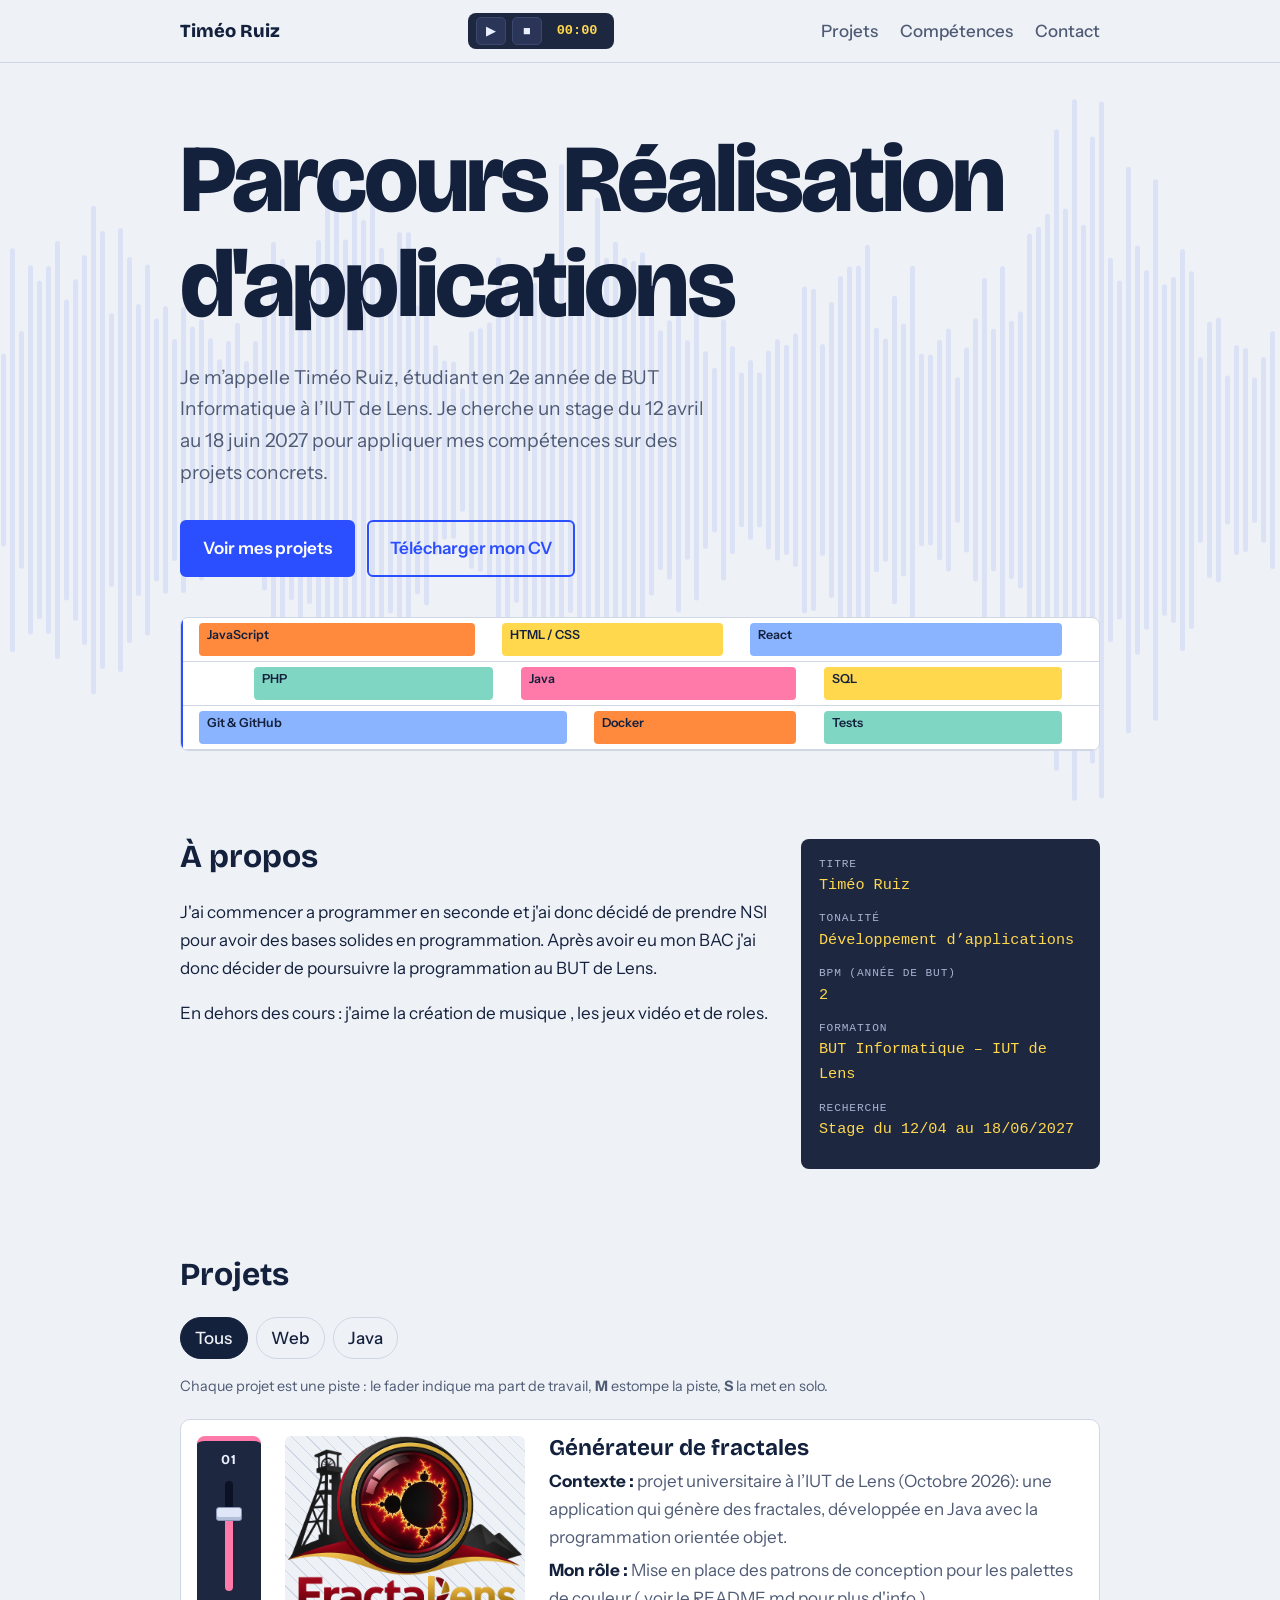
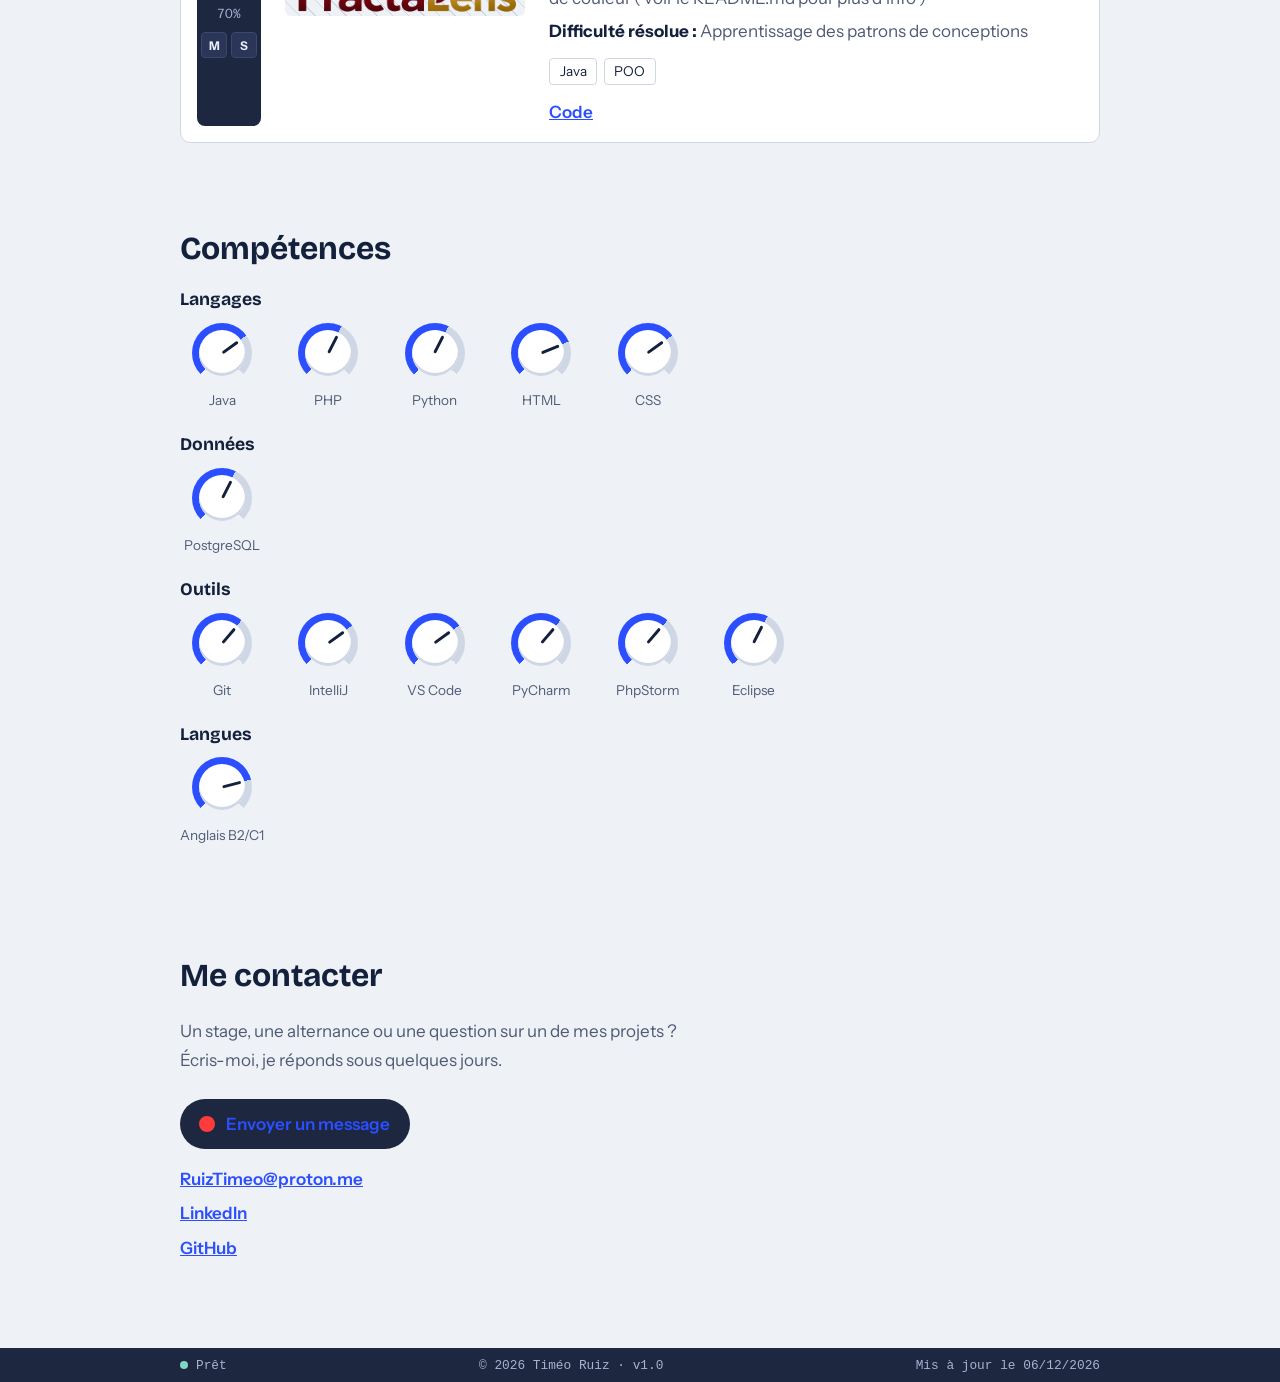
==== index.html @ 96e209b8 "ajustement de l'image" ====
<!doctype html>
<html lang="fr">
  <head>
    <meta charset="UTF-8" />
    <meta name="viewport" content="width=device-width, initial-scale=1" />
    <title>Timéo Ruiz – Étudiant en BUT Informatique</title>
    <meta
      name="description"
      content="Portfolio de Timéo Ruiz, étudiant en BUT Informatique à l’IUT de Lens : projets, compétences et contact."
    />
    <link rel="preconnect" href="https://fonts.googleapis.com" />
    <link rel="preconnect" href="https://fonts.gstatic.com" crossorigin />
    <link
      href="https://fonts.googleapis.com/css2?family=Bricolage+Grotesque:wght@500;700;800&family=Instrument+Sans:wght@400;500;600&display=swap"
      rel="stylesheet"
    />
    <link rel="stylesheet" href="css/style.css" />
  </head>
  <body>
    <div class="wave" id="wave" aria-hidden="true"></div>

    <header class="top">
      <div class="wrap">
        <a class="logo" href="#haut">Timéo Ruiz</a>
        <div
          class="transport"
          role="group"
          aria-label="Lecture automatique du site"
        >
          <button
            type="button"
            id="play"
            aria-pressed="false"
            aria-label="Lecture : faire défiler le site"
          >
            ▶
          </button>
          <button type="button" id="stop" aria-label="Stop : revenir en haut">
            ■
          </button>
          <output id="time" aria-hidden="true">00:00</output>
        </div>
        <nav aria-label="Navigation principale">
          <a href="#projets">Projets</a>
          <a href="#competences">Compétences</a>
          <a href="#contact">Contact</a>
        </nav>
      </div>
    </header>

    <main id="haut">
      <!-- ===== ACCUEIL ===== -->
      <section class="hero">
        <div class="wrap">
          <h1>Parcours Réalisation d'applications</h1>
          <!-- À MODIFIER : ta phrase de présentation -->
          <p class="lead">
            Je m’appelle Timéo Ruiz, étudiant en 2e année de BUT Informatique à
            l’IUT de Lens. Je cherche un stage du 12 avril au 18 juin 2027 pour
            appliquer mes compétences sur des projets concrets.
          </p>
          <a class="btn main" href="#projets">Voir mes projets</a>
          <a class="btn alt" href="cv.pdf" download>Télécharger mon CV</a>
          <div class="daw" aria-hidden="true">
            <div class="track">
              <div
                class="clip"
                style="left: 2%; width: 30%; background: #ff8a3d"
              >
                JavaScript
              </div>
              <div
                class="clip"
                style="left: 35%; width: 24%; background: #ffd84d"
              >
                HTML / CSS
              </div>
              <div
                class="clip"
                style="left: 62%; width: 34%; background: #8ab4ff"
              >
                React
              </div>
            </div>
            <div class="track">
              <div
                class="clip"
                style="left: 8%; width: 26%; background: #7fd6c2"
              >
                PHP
              </div>
              <div
                class="clip"
                style="left: 37%; width: 30%; background: #ff7aa8"
              >
                Java
              </div>
              <div
                class="clip"
                style="left: 70%; width: 26%; background: #ffd84d"
              >
                SQL
              </div>
            </div>
            <div class="track">
              <div
                class="clip"
                style="left: 2%; width: 40%; background: #8ab4ff"
              >
                Git &amp; GitHub
              </div>
              <div
                class="clip"
                style="left: 45%; width: 22%; background: #ff8a3d"
              >
                Docker
              </div>
              <div
                class="clip"
                style="left: 70%; width: 26%; background: #7fd6c2"
              >
                Tests
              </div>
            </div>
            <div class="playhead"></div>
          </div>
        </div>
      </section>

      <!-- ===== À PROPOS ===== -->
      <section id="apropos">
        <div class="wrap about">
          <div>
            <h2>À propos</h2>
            <!-- À MODIFIER : 3 à 4 phrases, pas plus -->
            <p>
              J'ai commencer a programmer en seconde et j'ai donc décidé de
              prendre NSI pour avoir des bases solides en programmation. Après
              avoir eu mon BAC j'ai donc décider de poursuivre la programmation
              au BUT de Lens.
            </p>
            <p>
              En dehors des cours : j'aime la création de musique , les jeux
              vidéo et de roles.
            </p>
          </div>
          <dl class="lcd">
            <dt>Titre</dt>
            <dd>Timéo Ruiz</dd>
            <dt>Tonalité</dt>
            <dd>Développement d’applications</dd>
            <dt>BPM (année de BUT)</dt>
            <dd>2</dd>
            <dt>Formation</dt>
            <dd>BUT Informatique – IUT de Lens</dd>
            <dt>Recherche</dt>
            <dd>Stage du 12/04 au 18/06/2027</dd>
          </dl>
        </div>
      </section>

      <!-- ===== PROJETS ===== -->
      <section id="projets">
        <div class="wrap">
          <h2>Projets</h2>
          <div class="filters" role="group" aria-label="Filtrer les projets">
            <button type="button" data-filter="all" aria-pressed="true">
              Tous
            </button>
            <button type="button" data-filter="web" aria-pressed="false">
              Web
            </button>
            <button type="button" data-filter="bureau" aria-pressed="false">
              Java
            </button>
          </div>

          <p class="legend">
            Chaque projet est une piste : le fader indique ma part de travail,
            <strong>M</strong> estompe la piste, <strong>S</strong> la met en
            solo.
          </p>

          <div class="projects">
            <!-- Copie un bloc <article> pour ajouter un projet. data-cat = web ou bureau (ou mobile : remets le bouton du filtre) -->
            <article class="project" data-cat="bureau">
              <div class="strip" role="group" aria-label="Piste 01">
                <span class="chan">01</span>
                <!-- À MODIFIER : ta part dans ce projet (--lvl) -->
                <div
                  class="fader"
                  style="--lvl: 70%"
                  title="Ma part dans le projet : 25%"
                >
                  <span class="knob"></span>
                </div>
                <span class="val">70%</span>
                <div class="ms">
                  <button
                    type="button"
                    class="m"
                    aria-pressed="false"
                    title="Mute : estomper ce projet"
                  >
                    M
                  </button>
                  <button
                    type="button"
                    class="s"
                    aria-pressed="false"
                    title="Solo : isoler ce projet"
                  >
                    S
                  </button>
                </div>
              </div>
              <div class="shot">
                <img src="img/projet1.png" alt="Capture de l’application" />
              </div>
              <div>
                <h3>Générateur de fractales</h3>
                <p>
                  <strong>Contexte :</strong> projet universitaire à l’IUT de
                  Lens (Octobre 2026): une application qui génère des fractales,
                  développée en Java avec la programmation orientée objet.
                </p>
                <p>
                  <strong>Mon rôle :</strong> Mise en place des patrons de
                  conception pour les palettes de couleur ( voir le README.md
                  pour plus d'info )
                </p>
                <p>
                  <strong>Difficulté résolue :</strong> Apprentissage des
                  patrons de conceptions
                </p>
                <ul class="tags">
                  <li>Java</li>
                  <li>POO</li>
                </ul>
                <div class="links">
                  <a href="https://github.com/GoldMount-hub/Fratalens">Code</a>
                </div>
              </div>
            </article>
            <!--
            <article class="project" data-cat="web">
              <div class="strip" role="group" aria-label="Piste 02">
                <span class="chan">02</span>
                 À MODIFIER : ta part dans ce projet (--lvl) 
                <div
                  class="fader"
                  style="--lvl: 70%"
                  title="Ma part dans le projet : 70%"
                >
                  <span class="knob"></span>
                </div>
                <span class="val">70%</span>
                <div class="ms">
                  <button
                    type="button"
                    class="m"
                    aria-pressed="false"
                    title="Mute : estomper ce projet"
                  >
                    M
                  </button>
                  <button
                    type="button"
                    class="s"
                    aria-pressed="false"
                    title="Solo : isoler ce projet"
                  >
                    S
                  </button>
                </div>
              </div>
              <div class="shot">
                 Remplace par : <img src="images/projet2.png" alt="Capture de l’application"> Capture
                d’écran
              </div>
              <div>
                <h3>Site web statique</h3>
                <p>
                  <strong>Contexte :</strong> projet universitaire à l’IUT de
                  Lens (decembre 2026) : Projet maraton a venir
                </p>
                <p>
                  <strong>Mon rôle :</strong> Projet maraton a venir
                </p>
                <p>
                  <strong>Difficulté résolue :</strong> Projet maraton a venir
                </p>
                <ul class="tags">
                  <li>Git</li>
                  <li>HTML</li>
                  <li>CSS</li>
                </ul>
                <div class="links">
                  <a href="https://github.com/TON-PSEUDO/projet2">Code</a>
                </div>
              </div>
            </article> -->
          </div>
        </div>
      </section>

      <!-- ===== COMPÉTENCES ===== -->
      <section id="competences">
        <div class="wrap">
          <h2>Compétences</h2>
          <!-- À MODIFIER : règle chaque --v (0 à 100) selon ton vrai niveau -->
          <div class="skillgroup">
            <h3>Langages</h3>
            <div class="knobs">
              <div class="kn">
                <div class="dial" style="--v: 70" title="Java : 80%">
                  <b></b>
                </div>
                Java
              </div>
              <div class="kn">
                <div class="dial" style="--v: 60" title="PHP : 40%">
                  <b></b>
                </div>
                PHP
              </div>
              <div class="kn">
                <div class="dial" style="--v: 60" title="Python : 70%">
                  <b></b>
                </div>
                Python
              </div>
              <div class="kn">
                <div class="dial" style="--v: 75" title="HTML : 70%">
                  <b></b>
                </div>
                HTML
              </div>
              <div class="kn">
                <div class="dial" style="--v: 70" title="CSS : 50%">
                  <b></b>
                </div>
                CSS
              </div>
            </div>
          </div>
          <div class="skillgroup">
            <h3>Données</h3>
            <div class="knobs">
              <div class="kn">
                <div class="dial" style="--v: 60" title="PostgreSQL : 70%">
                  <b></b>
                </div>
                PostgreSQL
              </div>
            </div>
          </div>
          <div class="skillgroup">
            <h3>Outils</h3>
            <div class="knobs">
              <div class="kn">
                <div class="dial" style="--v: 65" title="Git : 65%">
                  <b></b>
                </div>
                Git
              </div>
              <div class="kn">
                <div class="dial" style="--v: 70" title="IntelliJ : 90%">
                  <b></b>
                </div>
                IntelliJ
              </div>
              <div class="kn">
                <div class="dial" style="--v: 70" title="VS Code : 70%">
                  <b></b>
                </div>
                VS Code
              </div>
              <div class="kn">
                <div class="dial" style="--v: 65" title="PyCharm : 70%">
                  <b></b>
                </div>
                PyCharm
              </div>
              <div class="kn">
                <div class="dial" style="--v: 65" title="PhpStorm : 65%">
                  <b></b>
                </div>
                PhpStorm
              </div>
              <div class="kn">
                <div class="dial" style="--v: 60" title="Eclipse : 60%">
                  <b></b>
                </div>
                Eclipse
              </div>
            </div>
          </div>
          <div class="skillgroup">
            <h3>Langues</h3>
            <div class="knobs">
              <div class="kn">
                <div class="dial" style="--v: 78" title="Anglais B2/C1 : 80%">
                  <b></b>
                </div>
                Anglais B2/C1
              </div>
            </div>
          </div>
        </div>
      </section>

      <!-- ===== CONTACT ===== -->
      <section id="contact" class="contact">
        <div class="wrap">
          <h2>Me contacter</h2>
          <p>
            Un stage, une alternance ou une question sur un de mes projets ?
            Écris-moi, je réponds sous quelques jours.
          </p>
          <a class="rec" href="mailto:ton-email@exemple.fr"
            ><i aria-hidden="true"></i>Envoyer un message</a
          >
          <ul>
            <li>
              <a href="mailto:ton-email@exemple.fr">RuizTimeo@proton.me</a>
            </li>
            <li>
              <a href="https://www.linkedin.com/in/timeo-ruiz/">LinkedIn</a>
            </li>
            <li><a href="https://github.com/GoldMount-hub">GitHub</a></li>
          </ul>
        </div>
      </section>
    </main>

    <footer class="status">
      <div class="wrap">
        <span class="ok">Prêt</span>
        <span>© <span id="annee"></span> Timéo Ruiz · v1.0</span>
        <span>Mis à jour le <span id="maj"></span></span>
      </div>
    </footer>

    <script src="js/script.js"></script>
  </body>
</html>
---- css/style.css ----
:root{
  --bg:#eef1f6; --surface:#ffffff; --ink:#14213d; --muted:#4f5b75;
  --line:#cfd6e4; --accent:#2b4eff; --accent-ink:#ffffff; --mark:#ffd84d;
  --display:"Bricolage Grotesque","Trebuchet MS",sans-serif;
  --body:"Instrument Sans","Segoe UI",Arial,sans-serif;
}
@media (prefers-color-scheme:dark){
  :root{--bg:#0f1730; --surface:#172143; --ink:#eaf0ff; --muted:#a7b3d1;
        --line:#2a3963; --accent:#7f98ff; --accent-ink:#0f1730; --mark:#ffd84d}
}
*{box-sizing:border-box}
html{scroll-behavior:smooth}
body{margin:0;background:var(--bg);color:var(--ink);font:400 1.0625rem/1.65 var(--body)}
/* Fond : forme d'onde audio qui se "joue" quand on fait défiler la page */
.wave{position:fixed;inset:0;z-index:-1;pointer-events:none}
.wave svg{width:100%;height:100%;display:block}
.wave rect{fill:var(--accent);opacity:.09;transition:opacity .25s}
.wave rect.on{opacity:.3}
.hero{position:relative;overflow:hidden}
.daw{position:relative;margin-top:2.5rem;background:var(--surface);border:1px solid var(--line);border-radius:8px;overflow:hidden}
.track{position:relative;height:44px;border-bottom:1px solid var(--line)}
.track:last-of-type{border-bottom:0}
.clip{position:absolute;top:5px;bottom:5px;border-radius:4px;padding:2px 8px;font-size:.78rem;font-weight:600;color:#14213d;white-space:nowrap;overflow:hidden}
.playhead{position:absolute;top:0;bottom:0;left:0;width:2px;background:var(--accent);animation:play 9s linear infinite}
@keyframes play{to{left:100%}}
@media (prefers-reduced-motion:reduce){.playhead{animation:none;left:35%}}
a{color:inherit}
:focus-visible{outline:3px solid var(--accent);outline-offset:3px}
.wrap{max-width:960px;margin:0 auto;padding:0 1.25rem}
header.top{position:sticky;top:0;z-index:5;background:var(--bg);border-bottom:1px solid var(--line)}
header.top .wrap{display:flex;justify-content:space-between;align-items:center;padding-top:.8rem;padding-bottom:.8rem}
.logo{font:800 1.15rem var(--display);text-decoration:none}
nav a{margin-left:1.2rem;text-decoration:none;color:var(--muted);font-weight:500}
nav a:hover{color:var(--ink)}
section{padding:4.5rem 0 1rem}
h1,h2,h3{font-family:var(--display);line-height:1.1;margin:0}
h2{font-size:2rem;margin-bottom:1.5rem}

/* Hero : le titre est la pièce maîtresse */
.hero{padding-top:4rem}
.hero h1{font-size:clamp(2.8rem,9vw,6rem);font-weight:800;letter-spacing:-.03em}
.hero h1 span{background:linear-gradient(transparent 62%,var(--mark) 62%)}
.hero p.lead{max-width:34rem;font-size:1.2rem;color:var(--muted);margin:1.5rem 0 2rem}
.btn{display:inline-block;padding:.75rem 1.3rem;border-radius:6px;font-weight:600;text-decoration:none;border:2px solid var(--accent)}
.btn.main{background:var(--accent);color:var(--accent-ink)}
.btn.alt{color:var(--accent);margin-left:.6rem}
.btn:hover{filter:brightness(1.1)}

/* À propos */
.about{display:grid;gap:1.5rem;grid-template-columns:2fr 1fr}
.about dl{margin:0;border-left:3px solid var(--accent);padding-left:1rem}
.about dt{font-weight:600}
.about dd{margin:0 0 .8rem;color:var(--muted)}

/* Projets */
.filters{display:flex;flex-wrap:wrap;gap:.5rem;margin-bottom:1.5rem}
.filters button{font:inherit;font-weight:500;cursor:pointer;padding:.4rem .9rem;border-radius:99px;border:1px solid var(--line);background:transparent;color:var(--ink)}
.filters button[aria-pressed="true"]{background:var(--ink);color:var(--bg);border-color:var(--ink)}
.projects{display:grid;gap:1.25rem}
.project{display:grid;grid-template-columns:64px 240px 1fr;gap:1.5rem;transition:opacity .2s;background:var(--surface);border:1px solid var(--line);border-radius:10px;padding:1rem}
.project[hidden]{display:none}
.shot{aspect-ratio:4/3;border-radius:6px;background:repeating-linear-gradient(45deg,var(--bg),var(--bg) 10px,var(--line) 10px,var(--line) 11px);display:grid;place-items:center;color:var(--muted);font-size:.9rem;overflow:hidden}
.shot img{width:100%;height:100%;object-fit:cover}
.project h3{font-size:1.4rem;margin-bottom:.4rem}
.project p{margin:.3rem 0;color:var(--muted)}
.project p strong{color:var(--ink)}
.tags{display:flex;flex-wrap:wrap;gap:.4rem;margin:.8rem 0}
.tags li{list-style:none;font-size:.85rem;padding:.1rem .6rem;border:1px solid var(--line);border-radius:4px}
.tags{padding:0}
.links a{margin-right:1rem;font-weight:600;color:var(--accent)}


/* Projet = piste de mixer */
.project[data-cat="web"]{--c:#ff8a3d}
.project[data-cat="mobile"]{--c:#7fd6c2}
.project[data-cat="bureau"]{--c:#ff7aa8}
.project.dim{opacity:.35}
.legend{margin:-.5rem 0 1.25rem;font-size:.9rem;color:var(--muted)}
.strip{display:flex;flex-direction:column;align-items:center;gap:.5rem;padding:.6rem .3rem;border-radius:8px;border-top:5px solid var(--c);background:#1d2740;color:#eaf0ff;font-size:.8rem}
.chan{font:700 .85rem var(--display);letter-spacing:.05em}
.fader{position:relative;width:8px;height:110px;border-radius:4px;background:#0b1226;margin:.3rem 0}
.fader::before{content:"";position:absolute;left:0;right:0;bottom:0;height:var(--lvl);border-radius:4px;background:var(--c)}
.knob{position:absolute;left:50%;bottom:calc(var(--lvl) - 7px);width:26px;height:14px;transform:translateX(-50%);border-radius:3px;background:#dfe6f7;border:1px solid #8693b5;box-shadow:inset 0 -3px 0 #b3bed8}
.val{font-variant-numeric:tabular-nums;color:#a7b3d1}
.ms{display:flex;gap:.25rem}
.ms button{width:26px;height:26px;padding:0;font:700 .75rem var(--body);cursor:pointer;border-radius:4px;border:1px solid #3a4870;background:#2a3557;color:#eaf0ff}
.ms .m[aria-pressed="true"]{background:#ffd84d;color:#14213d;border-color:#ffd84d}
.ms .s[aria-pressed="true"]{background:#8ab4ff;color:#14213d;border-color:#8ab4ff}
@media (max-width:700px){
  .project{grid-template-columns:1fr}
  .strip{flex-direction:row;justify-content:space-between;padding:.5rem .8rem;border-top:0;border-left:5px solid var(--c)}
  .fader{width:90px;height:8px;margin:0}
  .fader::before{right:auto;top:0;bottom:0;left:0;width:var(--lvl);height:auto}
  .knob{left:calc(var(--lvl) - 7px);bottom:50%;top:auto;width:14px;height:26px;transform:translateY(50%)}
}

/* Compétences */
.skills{display:grid;gap:1.25rem;grid-template-columns:repeat(auto-fit,minmax(200px,1fr))}
.skills h3{font-size:1.1rem;margin-bottom:.5rem}
.skills ul{margin:0;padding:0;list-style:none;color:var(--muted)}
.skills li{padding:.15rem 0}

/* Contact */
.contact p{max-width:34rem;color:var(--muted)}
.contact ul{list-style:none;padding:0;margin:1rem 0 0}
.contact li{margin-bottom:.4rem}
.contact a{color:var(--accent);font-weight:600}
footer{margin-top:4rem;padding:1.5rem 0;border-top:1px solid var(--line);color:var(--muted);font-size:.9rem}

@media (max-width:700px){
  nav a{margin-left:.8rem}
  .about,.project{grid-template-columns:1fr}
  .btn.alt{margin:.6rem 0 0}
}
@media (prefers-reduced-motion:reduce){html{scroll-behavior:auto}}

/* Compétences : boutons rotatifs */
.skillgroup{margin-bottom:1.5rem}
.skillgroup h3{font-size:1.1rem;margin-bottom:.8rem}
.knobs{display:flex;flex-wrap:wrap;gap:1.2rem 1.4rem}
.kn{width:84px;text-align:center;font-size:.85rem;color:var(--muted)}
.dial{--v:70;position:relative;width:60px;height:60px;margin:0 auto .4rem;border-radius:50%;
  background:conic-gradient(from 225deg,var(--accent) calc(var(--v)*2.7deg),var(--line) 0 270deg,transparent 0)}
.dial::before{content:"";position:absolute;inset:7px;border-radius:50%;background:var(--surface);box-shadow:inset 0 -3px 0 var(--line)}
.dial b{position:absolute;left:calc(50% - 1.5px);top:calc(50% - 19px);width:3px;height:19px;border-radius:2px;background:var(--ink);
  transform-origin:50% 100%;transform:rotate(calc(-135deg + var(--v)*2.7deg))}

/* À propos : écran d'infos du morceau */
.about dl.lcd{border:0;padding:1rem 1.1rem;border-radius:8px;background:#1d2740;color:#eaf0ff;font-family:ui-monospace,Menlo,Consolas,monospace;font-size:.85rem}
.about dl.lcd dt{color:#a7b3d1;text-transform:uppercase;letter-spacing:.08em;font-size:.7rem;font-weight:500}
.about dl.lcd dd{color:#ffd84d;font-size:.95rem;margin-bottom:.7rem}

/* Contact : bouton Record */
.rec{display:inline-flex;align-items:center;gap:.7rem;margin-top:.5rem;padding:.7rem 1.2rem;border-radius:99px;background:#1d2740;color:#eaf0ff;font-weight:600;text-decoration:none}
.rec i{width:16px;height:16px;border-radius:50%;background:#ff3b3b;animation:rec 1.4s ease-in-out infinite}
@keyframes rec{50%{opacity:.25}}
.rec:hover{filter:brightness(1.15)}
@media (prefers-reduced-motion:reduce){.rec i{animation:none}}

/* En-tête : barre de transport */
.transport{display:flex;align-items:center;gap:.4rem;padding:.25rem .5rem;border-radius:8px;background:#1d2740}
.transport button{width:30px;height:28px;padding:0;cursor:pointer;border-radius:5px;border:1px solid #3a4870;background:#2a3557;color:#eaf0ff;font-size:.8rem}
.transport button[aria-pressed="true"]{background:#7fd6c2;color:#14213d;border-color:#7fd6c2}
.transport output{min-width:3.6rem;text-align:center;font:600 .85rem ui-monospace,Menlo,Consolas,monospace;color:#ffd84d}
@media (max-width:760px){.transport{display:none}}

/* Pied de page : barre d'état */
footer.status{margin-top:4rem;padding:.6rem 0;background:#1d2740;color:#a7b3d1;border-top:0;font:500 .8rem ui-monospace,Menlo,Consolas,monospace}
footer.status .wrap{display:flex;flex-wrap:wrap;justify-content:space-between;gap:.5rem}
footer.status .ok::before{content:"";display:inline-block;width:8px;height:8px;margin-right:.5rem;border-radius:50%;background:#7fd6c2}
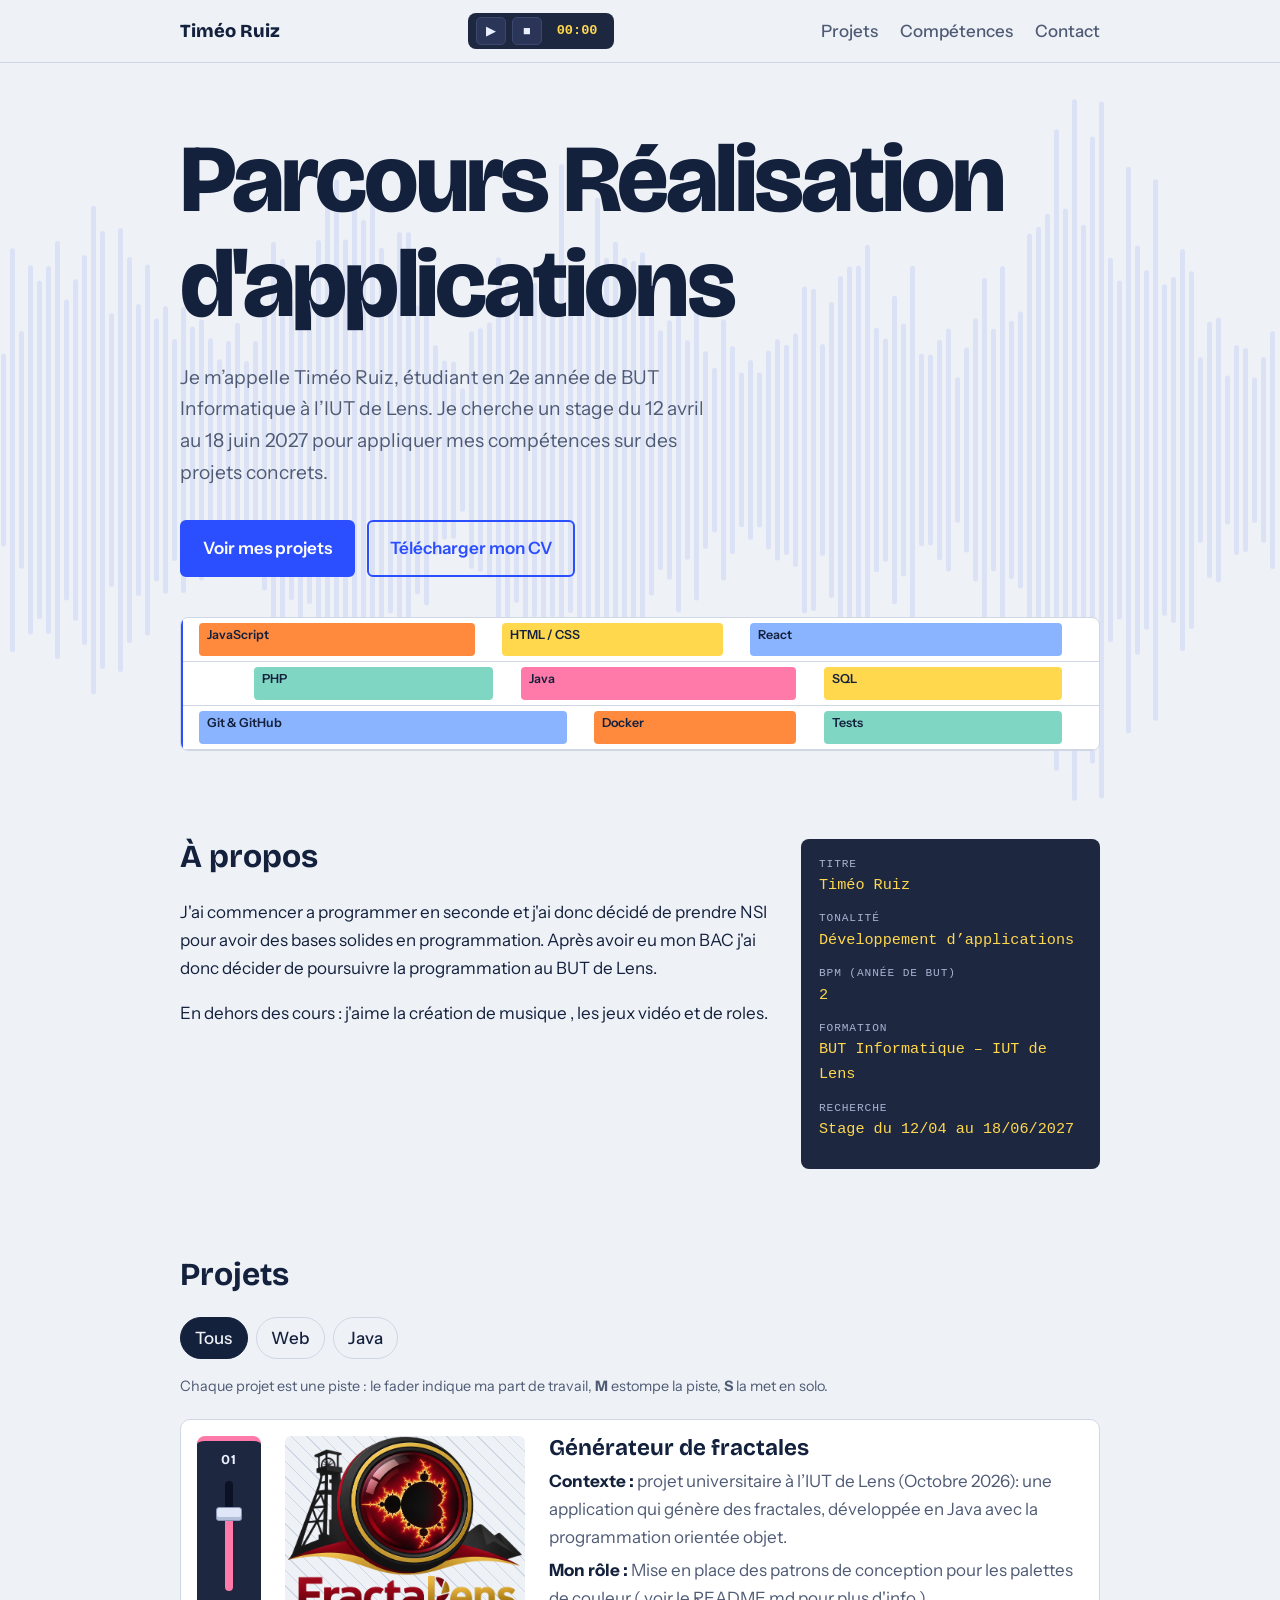
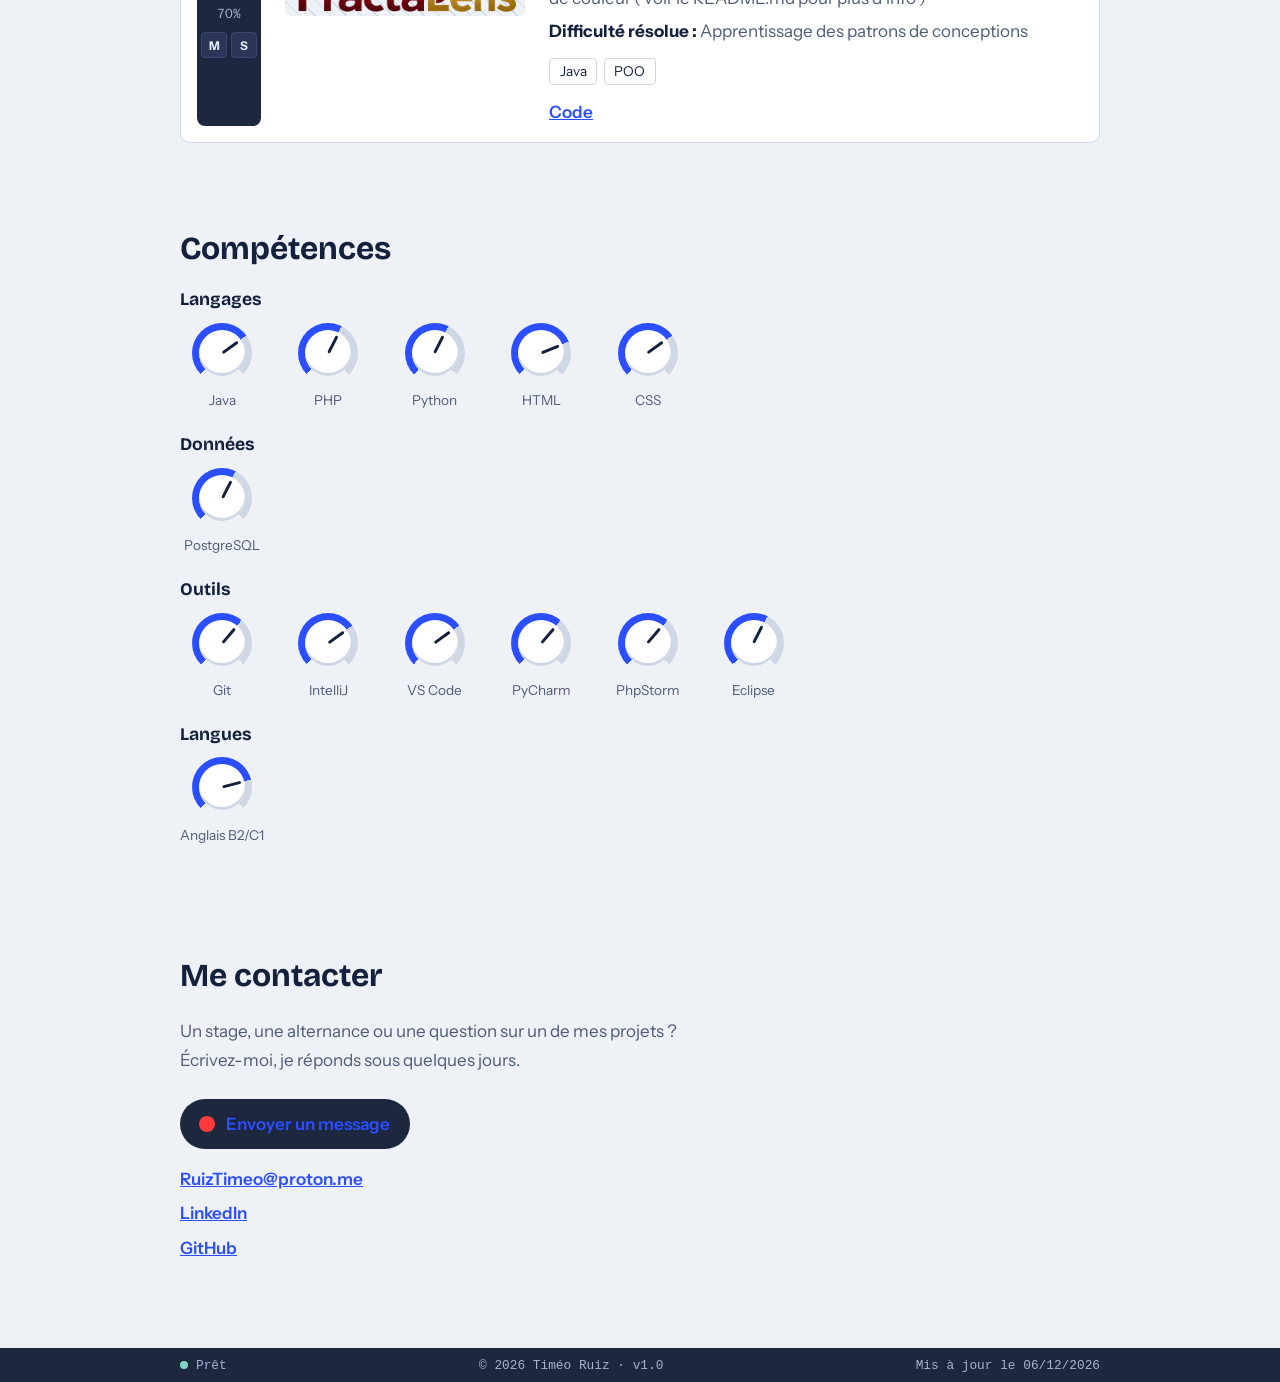
==== commit 0a63db57: "section mail" ====
--- a/index.html
+++ b/index.html
@@ -60,7 +60,7 @@
             appliquer mes compétences sur des projets concrets.
           </p>
           <a class="btn main" href="#projets">Voir mes projets</a>
-          <a class="btn alt" href="cv.pdf" download>Télécharger mon CV</a>
+          <a class="btn alt" href="moncv.pdf" download>Télécharger mon CV</a>
           <div class="daw" aria-hidden="true">
             <div class="track">
               <div
@@ -215,7 +215,10 @@
                 </div>
               </div>
               <div class="shot">
-                <img src="img/projet1.png" alt="Capture de l’application" />
+                <img
+                  src="img/projetFractale.png"
+                  alt="Capture de l’application"
+                />
               </div>
               <div>
                 <h3>Générateur de fractales</h3>
@@ -416,14 +419,14 @@
           <h2>Me contacter</h2>
           <p>
             Un stage, une alternance ou une question sur un de mes projets ?
-            Écris-moi, je réponds sous quelques jours.
+            Écrivez-moi, je réponds sous quelques jours.
           </p>
-          <a class="rec" href="mailto:ton-email@exemple.fr"
+          <a class="rec" href="RuizTimeo@proton.me"
             ><i aria-hidden="true"></i>Envoyer un message</a
           >
           <ul>
             <li>
-              <a href="mailto:ton-email@exemple.fr">RuizTimeo@proton.me</a>
+              <a href="RuizTimeo@proton.me">RuizTimeo@proton.me</a>
             </li>
             <li>
               <a href="https://www.linkedin.com/in/timeo-ruiz/">LinkedIn</a>
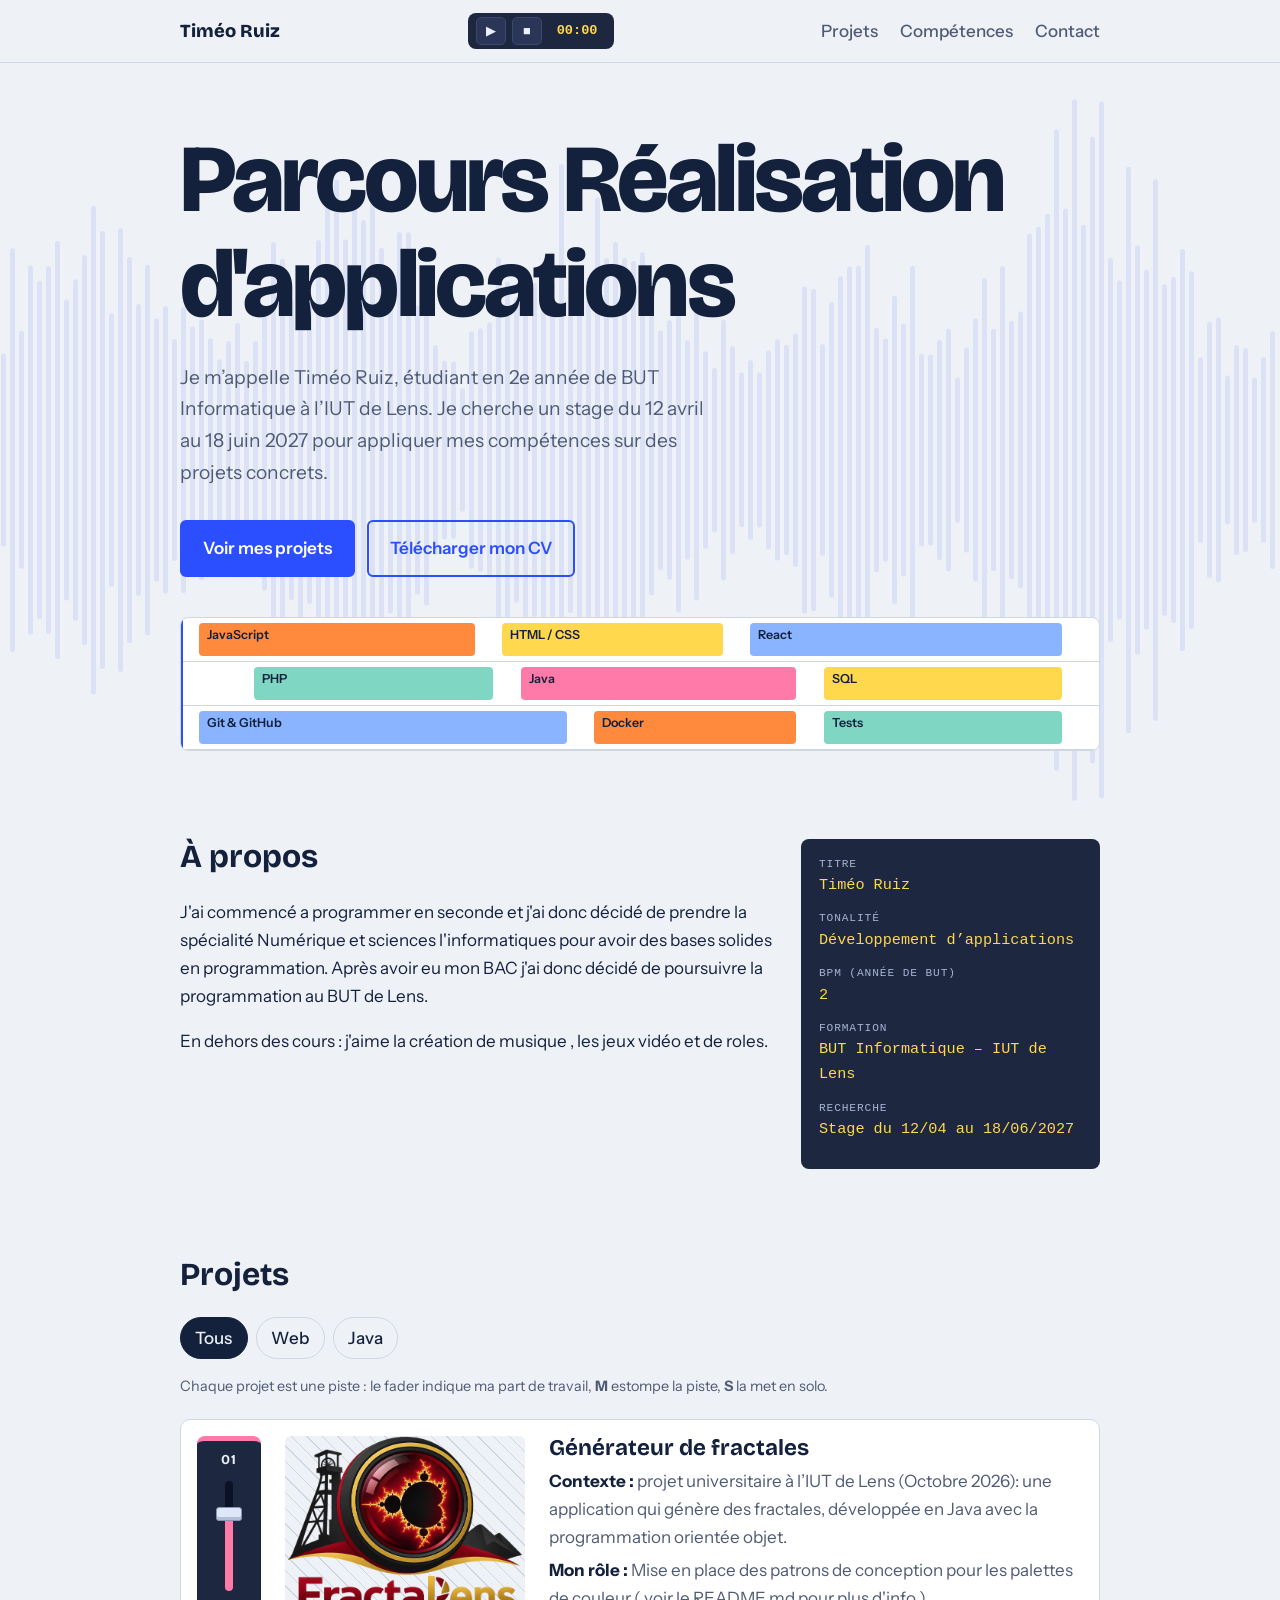
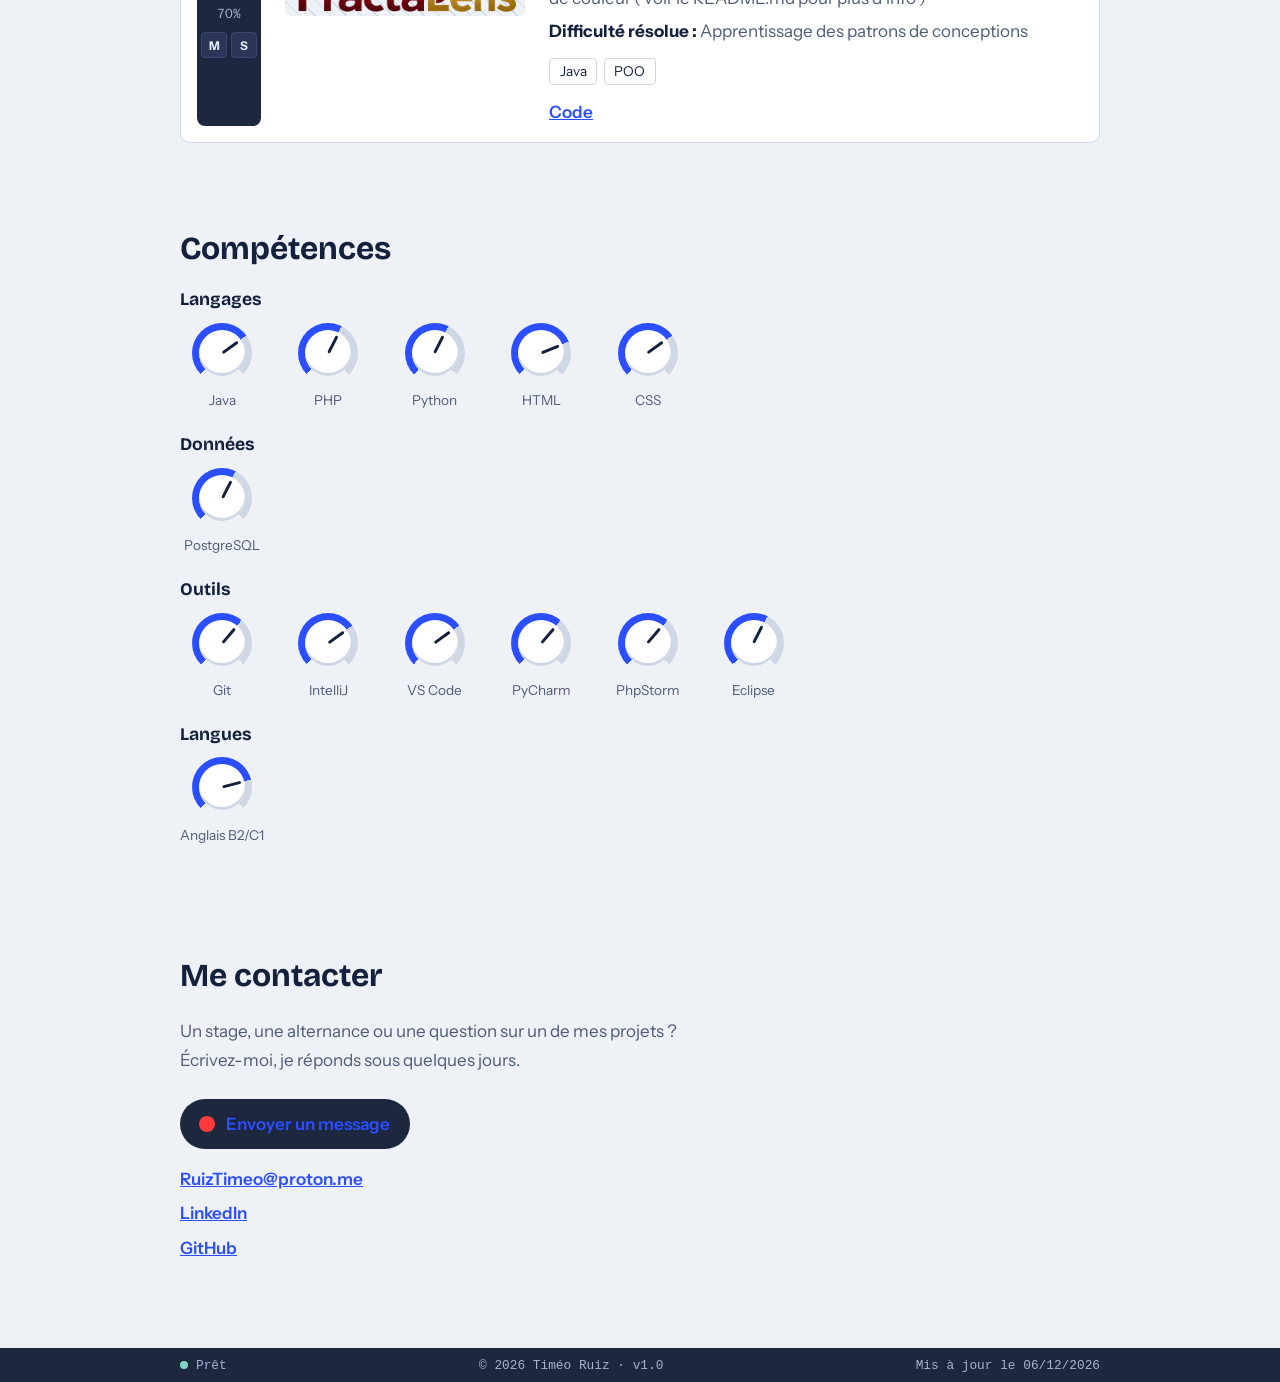
==== commit a23fec5e: "fautes d'orthographes" ====
--- a/index.html
+++ b/index.html
@@ -134,10 +134,10 @@
             <h2>À propos</h2>
             <!-- À MODIFIER : 3 à 4 phrases, pas plus -->
             <p>
-              J'ai commencer a programmer en seconde et j'ai donc décidé de
-              prendre NSI pour avoir des bases solides en programmation. Après
-              avoir eu mon BAC j'ai donc décider de poursuivre la programmation
-              au BUT de Lens.
+              J'ai commencé a programmer en seconde et j'ai donc décidé de
+              prendre la spécialité Numérique et sciences l'informatiques pour
+              avoir des bases solides en programmation. Après avoir eu mon BAC
+              j'ai donc décidé de poursuivre la programmation au BUT de Lens.
             </p>
             <p>
               En dehors des cours : j'aime la création de musique , les jeux
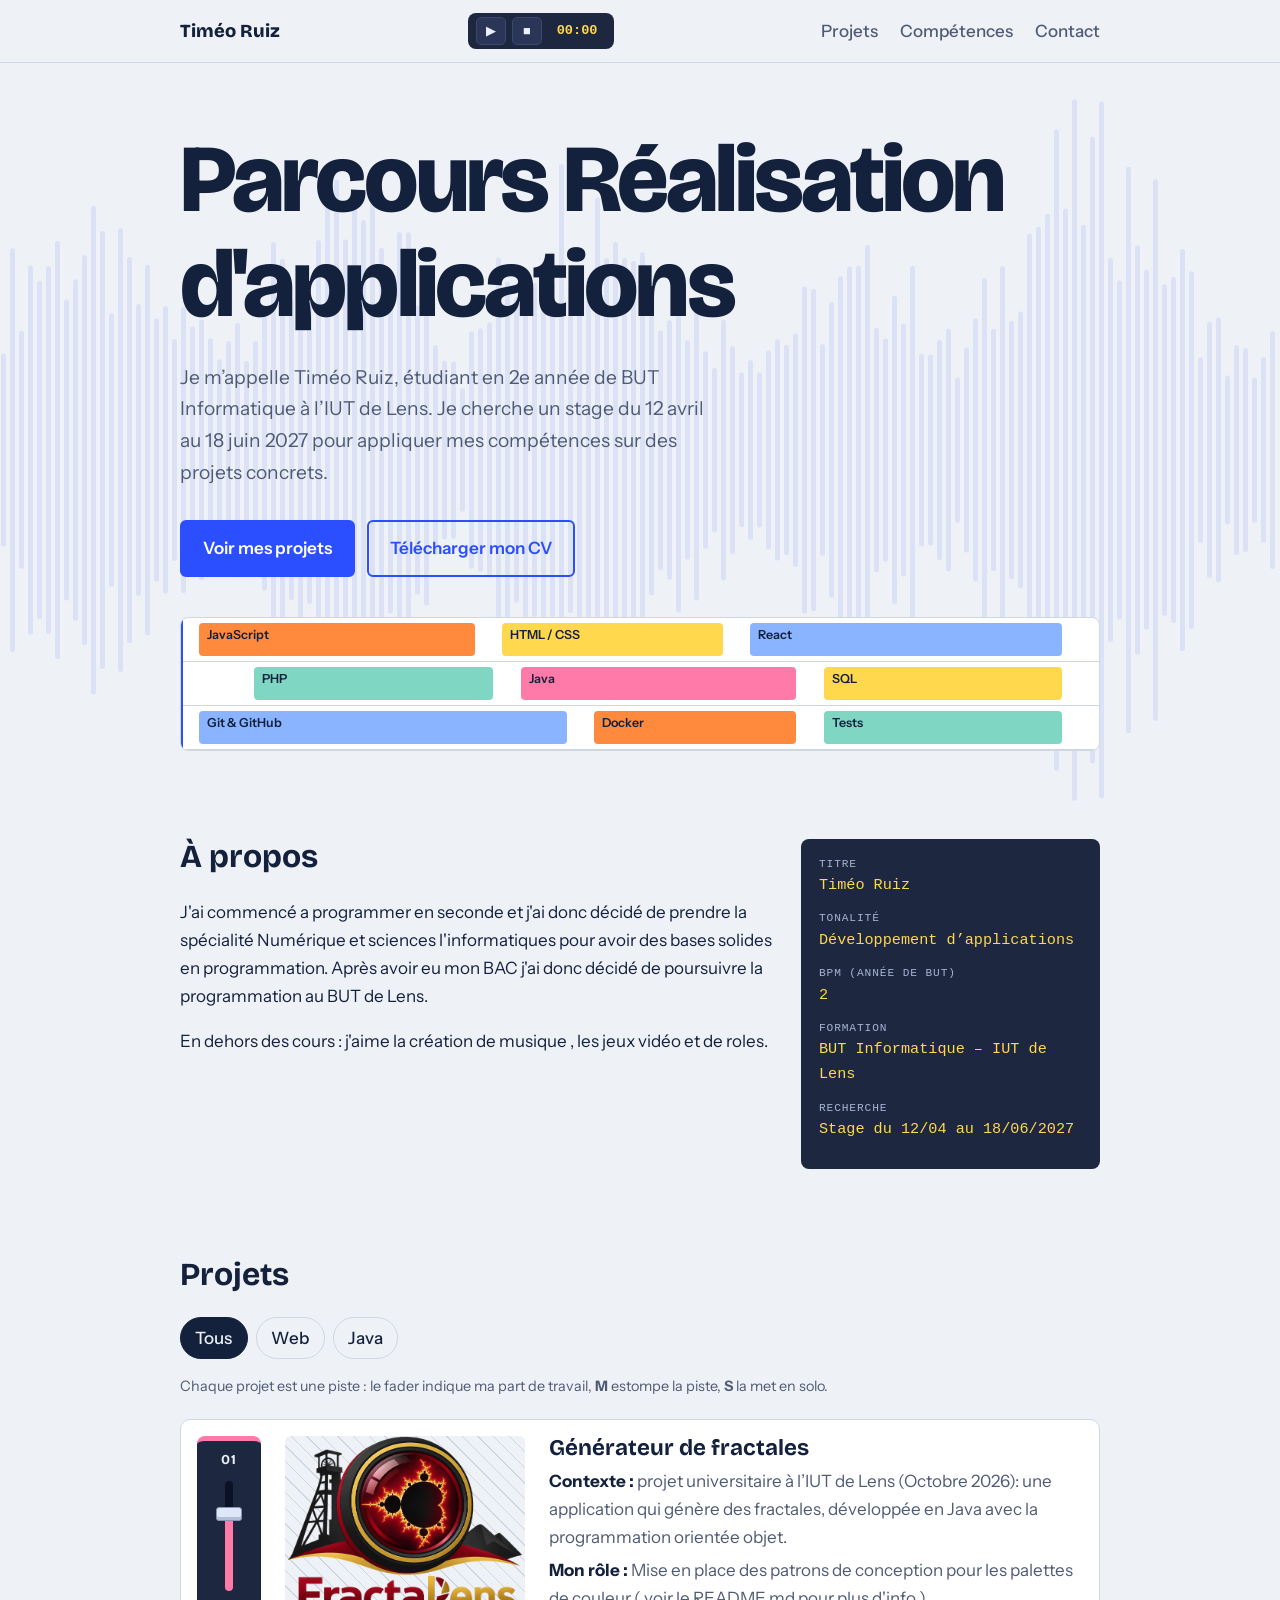
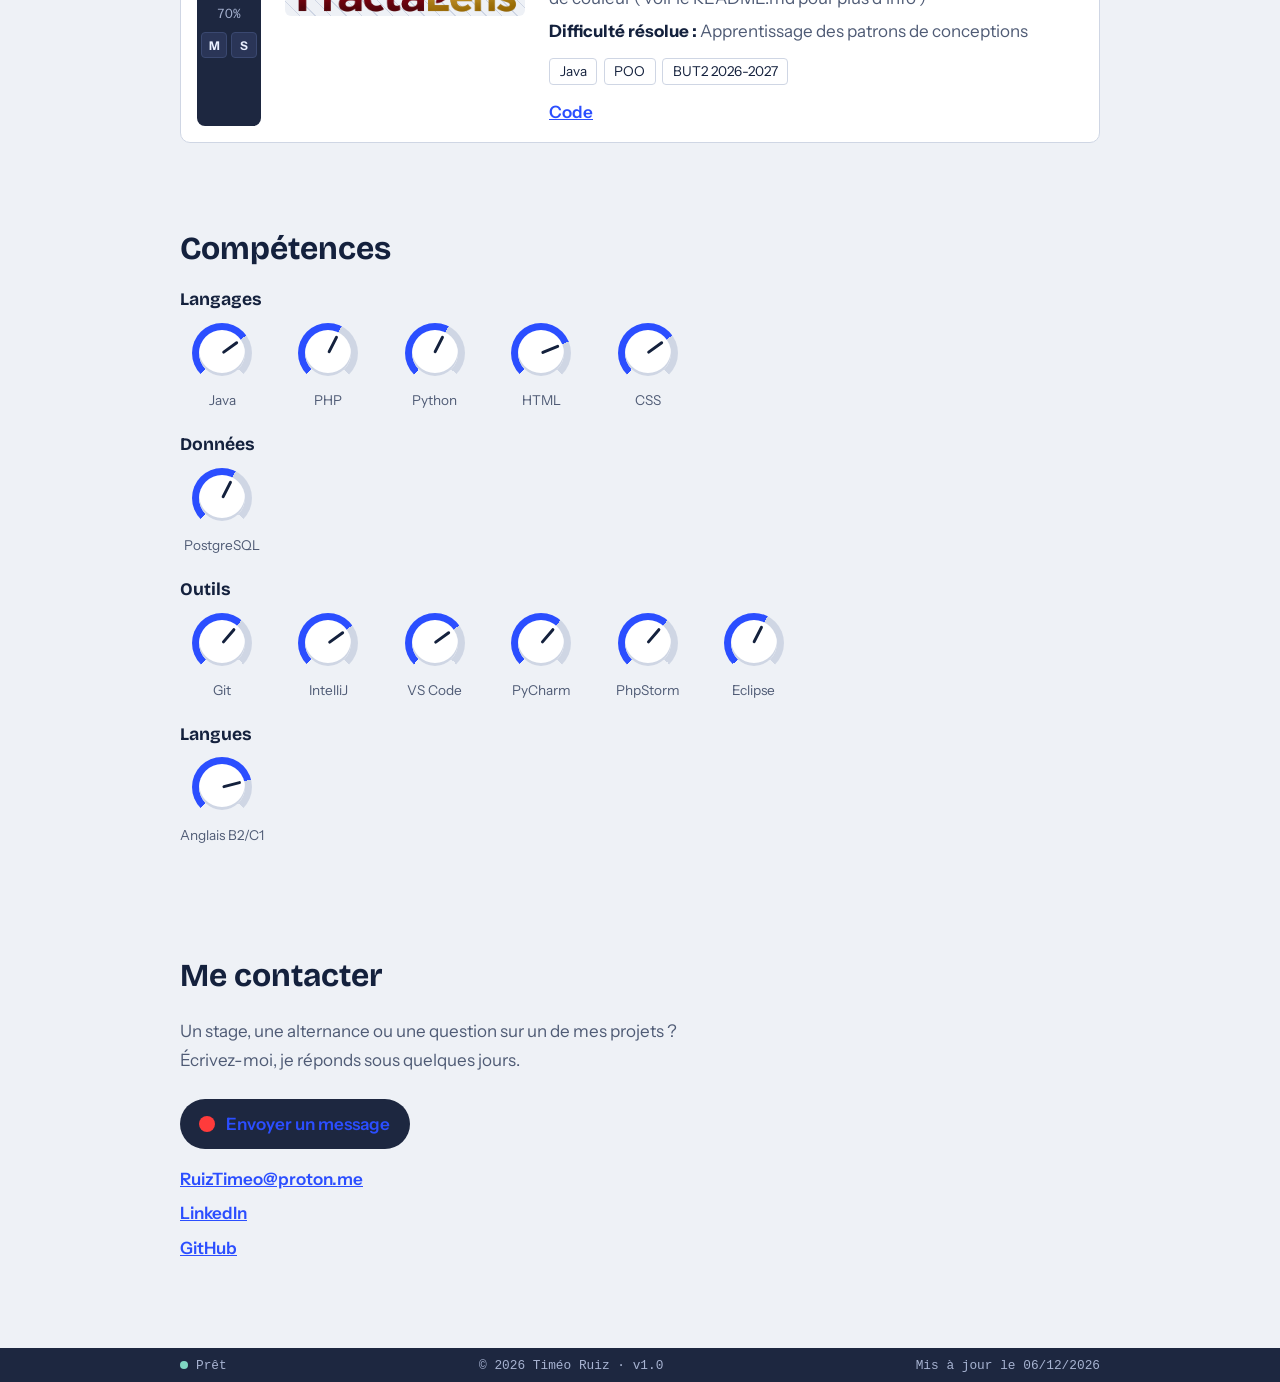
==== commit f01b3ef2: "ajout d'un nouveau tag" ====
--- a/index.html
+++ b/index.html
@@ -239,6 +239,7 @@
                 <ul class="tags">
                   <li>Java</li>
                   <li>POO</li>
+                  <li>BUT2 2026-2027</li>
                 </ul>
                 <div class="links">
                   <a href="https://github.com/GoldMount-hub/Fratalens">Code</a>
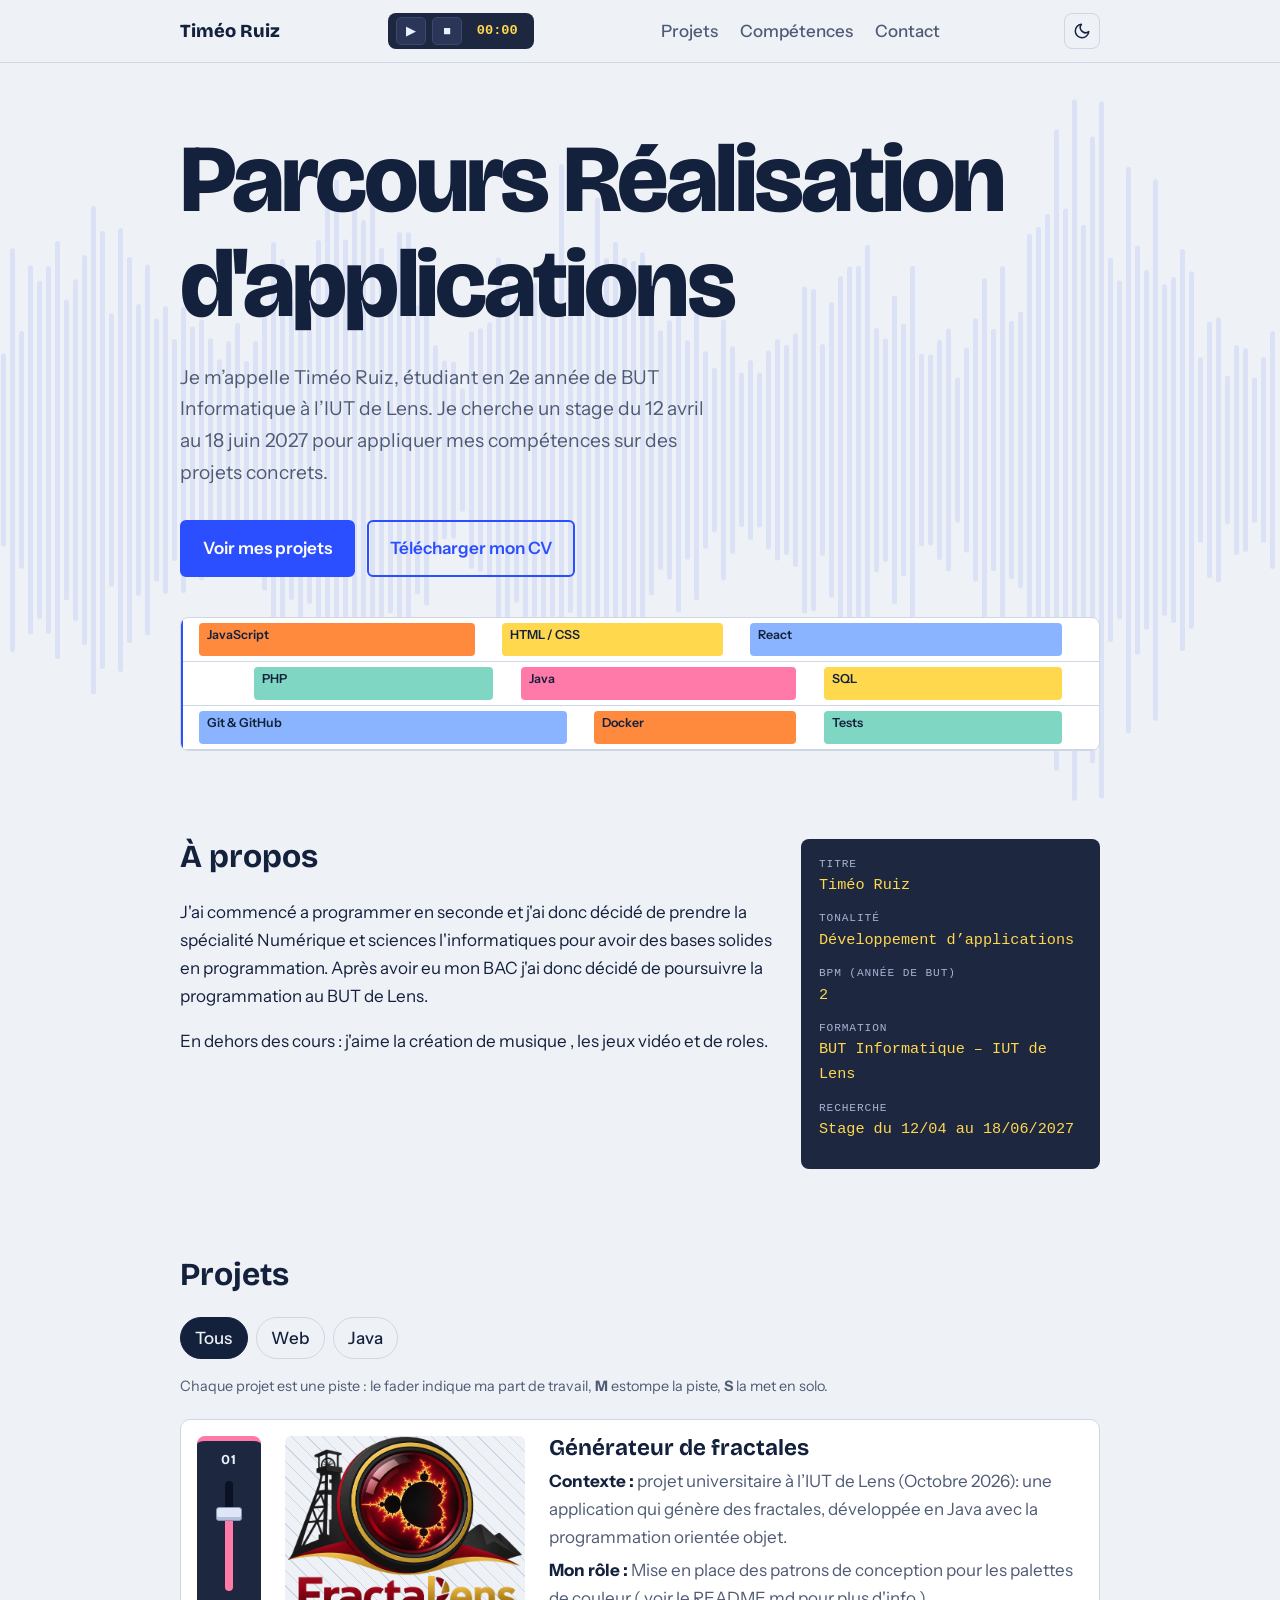
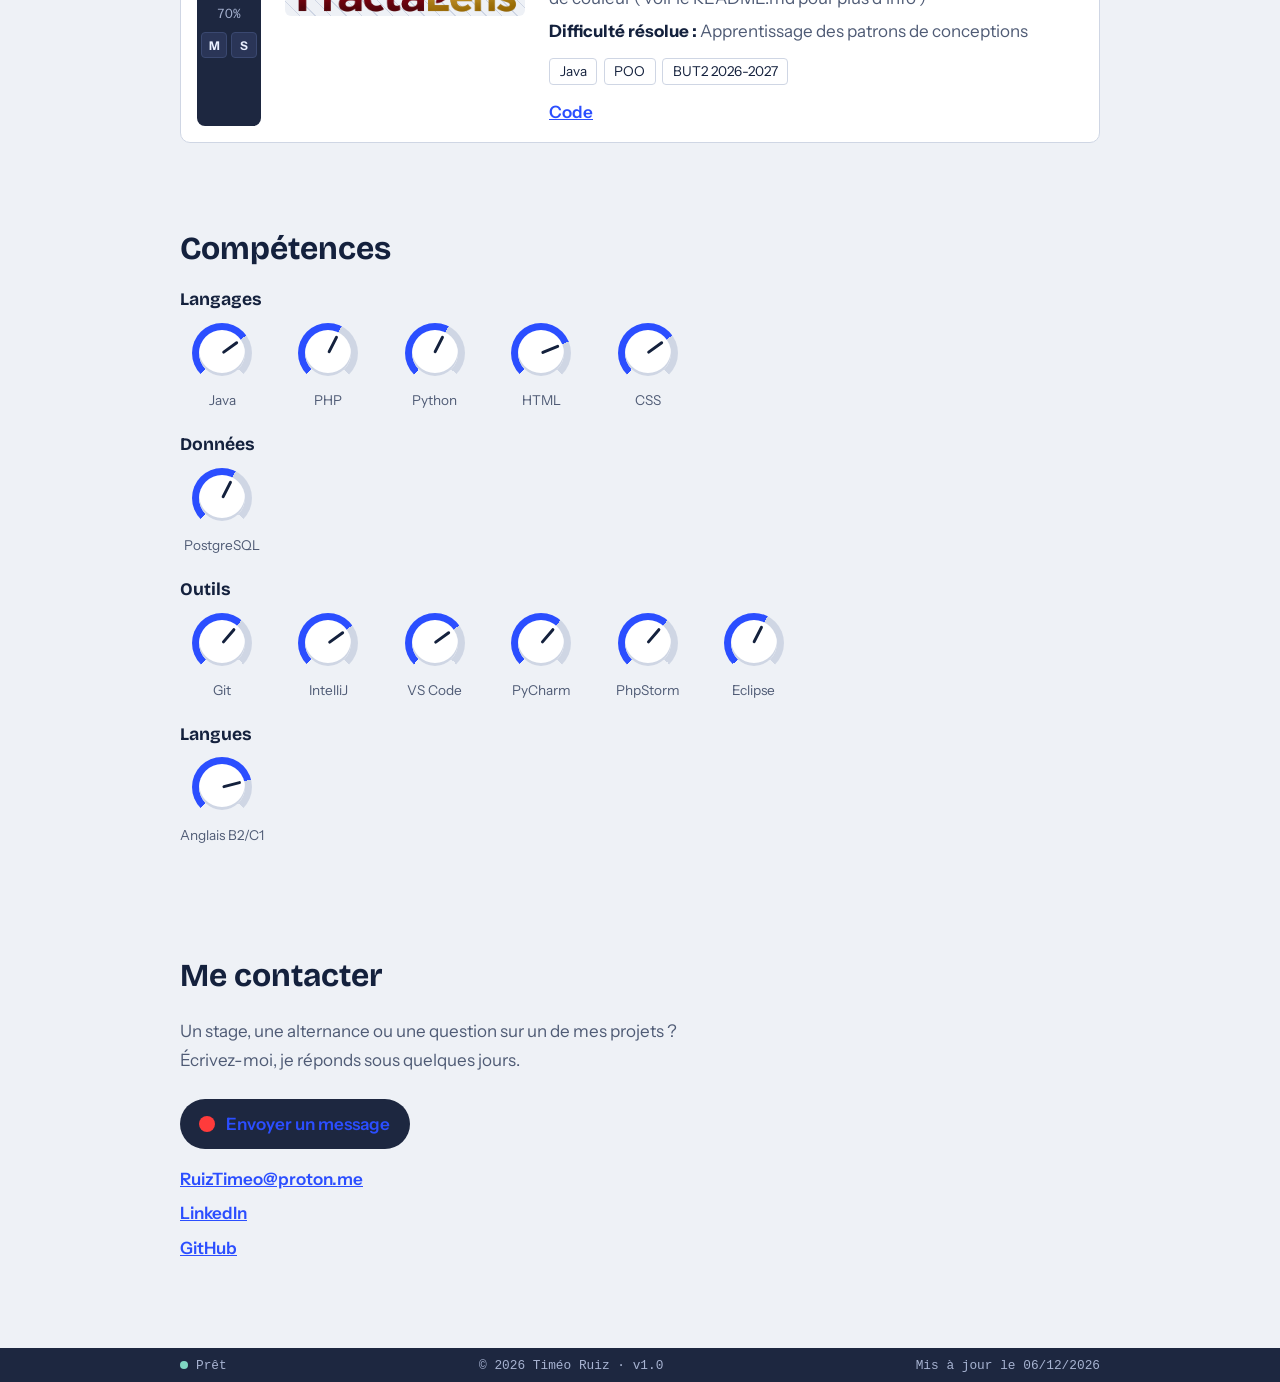
==== commit ceaf3660: "mode nuit" ====
--- a/index.html
+++ b/index.html
@@ -14,6 +14,19 @@
       href="https://fonts.googleapis.com/css2?family=Bricolage+Grotesque:wght@500;700;800&family=Instrument+Sans:wght@400;500;600&display=swap"
       rel="stylesheet"
     />
+    <script>
+      // Applique le thème choisi (ou celui de l'appareil) avant l'affichage, pour éviter un flash
+      (function () {
+        var t = null;
+        try {
+          t = localStorage.getItem("theme");
+        } catch (e) {}
+        if (t !== "light" && t !== "dark") {
+          t = matchMedia("(prefers-color-scheme: dark)").matches ? "dark" : "light";
+        }
+        document.documentElement.setAttribute("data-theme", t);
+      })();
+    </script>
     <link rel="stylesheet" href="css/style.css" />
   </head>
   <body>
@@ -45,6 +58,10 @@
           <a href="#competences">Compétences</a>
           <a href="#contact">Contact</a>
         </nav>
+        <button type="button" class="theme" id="theme" aria-label="Changer de thème">
+          <svg class="i-moon" viewBox="0 0 24 24" aria-hidden="true"><path d="M21 12.8A9 9 0 1 1 11.2 3a7 7 0 0 0 9.8 9.8z" /></svg>
+          <svg class="i-sun" viewBox="0 0 24 24" aria-hidden="true"><circle cx="12" cy="12" r="4" /><path d="M12 2v2M12 20v2M4.9 4.9l1.4 1.4M17.7 17.7l1.4 1.4M2 12h2M20 12h2M4.9 19.1l1.4-1.4M17.7 6.3l1.4-1.4" /></svg>
+        </button>
       </div>
     </header>
 
--- a/css/style.css
+++ b/css/style.css
@@ -1,12 +1,22 @@
 :root{
+  color-scheme:light;
   --bg:#eef1f6; --surface:#ffffff; --ink:#14213d; --muted:#4f5b75;
   --line:#cfd6e4; --accent:#2b4eff; --accent-ink:#ffffff; --mark:#ffd84d;
   --display:"Bricolage Grotesque","Trebuchet MS",sans-serif;
   --body:"Instrument Sans","Segoe UI",Arial,sans-serif;
 }
+/* Thème sombre : choisi avec le bouton, ou automatique selon l'appareil (si JS désactivé) */
+:root[data-theme="dark"]{
+  color-scheme:dark;
+  --bg:#0f1730; --surface:#172143; --ink:#eaf0ff; --muted:#a7b3d1;
+  --line:#2a3963; --accent:#7f98ff; --accent-ink:#0f1730; --mark:#ffd84d;
+}
 @media (prefers-color-scheme:dark){
-  :root{--bg:#0f1730; --surface:#172143; --ink:#eaf0ff; --muted:#a7b3d1;
-        --line:#2a3963; --accent:#7f98ff; --accent-ink:#0f1730; --mark:#ffd84d}
+  :root:not([data-theme]){
+    color-scheme:dark;
+    --bg:#0f1730; --surface:#172143; --ink:#eaf0ff; --muted:#a7b3d1;
+    --line:#2a3963; --accent:#7f98ff; --accent-ink:#0f1730; --mark:#ffd84d;
+  }
 }
 *{box-sizing:border-box}
 html{scroll-behavior:smooth}
@@ -148,3 +158,19 @@
 footer.status{margin-top:4rem;padding:.6rem 0;background:#1d2740;color:#a7b3d1;border-top:0;font:500 .8rem ui-monospace,Menlo,Consolas,monospace}
 footer.status .wrap{display:flex;flex-wrap:wrap;justify-content:space-between;gap:.5rem}
 footer.status .ok::before{content:"";display:inline-block;width:8px;height:8px;margin-right:.5rem;border-radius:50%;background:#7fd6c2}
+
+/* Bouton de changement de thème */
+.theme{display:inline-grid;place-items:center;width:36px;height:36px;margin-left:1rem;padding:0;cursor:pointer;border-radius:8px;border:1px solid var(--line);background:transparent;color:var(--ink)}
+.theme:hover{background:var(--surface)}
+.theme svg{width:18px;height:18px;fill:none;stroke:currentColor;stroke-width:2;stroke-linecap:round;stroke-linejoin:round}
+.theme .i-sun{display:none}
+:root[data-theme="dark"] .theme .i-sun{display:block}
+:root[data-theme="dark"] .theme .i-moon{display:none}
+@media (prefers-color-scheme:dark){
+  :root:not([data-theme]) .theme .i-sun{display:block}
+  :root:not([data-theme]) .theme .i-moon{display:none}
+}
+@media (max-width:700px){
+  header.top .wrap{flex-wrap:wrap;gap:.4rem .8rem}
+  .theme{margin-left:0}
+}
